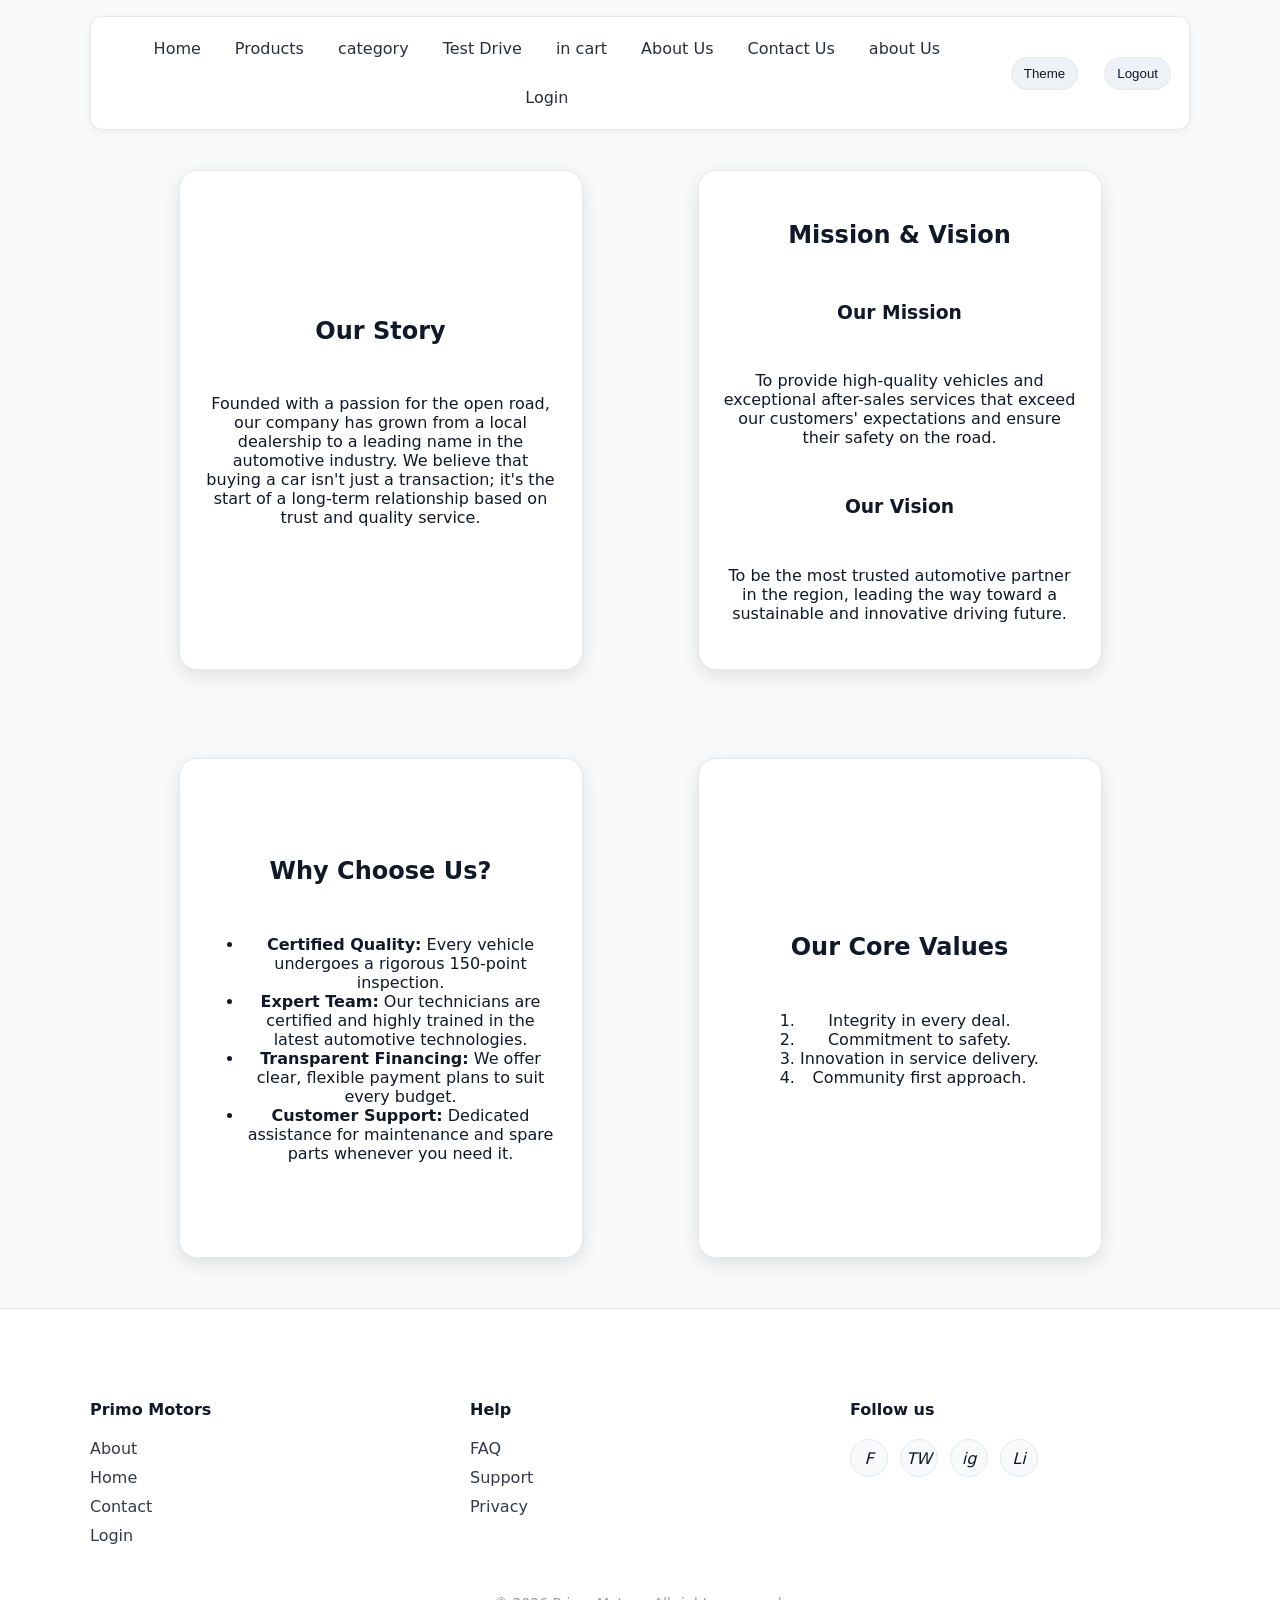
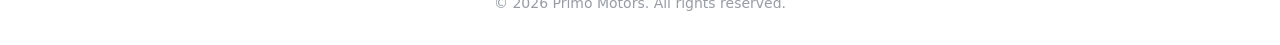
==== about.html @ f64c8f95 "uploaded IT project" ====
<!DOCTYPE html>
<html lang="en">
<head>
    <meta charset="UTF-8">
    <title>About Us - prime motors Company</title>
    <link rel="stylesheet" href="css/about.css  ">
    <link rel="stylesheet" href="css/home.css">
    <link rel="stylesheet" href="css/base.css">
    <link rel="stylesheet" href="css/nav.css">
    <link id="themeStylesheet" rel="stylesheet" href="css/themes/light/theme.css">
</head>
<body>

    <header>
        <button class="menu-toggle" type="button" >☰</button>

            <nav class="navbar">
                <div class="nav-container">
                    <ul class="nav-links">
                        <li><a href="index.html">Home</a></li>
                        <li><a href="Cars.html" class="active">Products</a></li>
                        <li><a href="category.html">category</a></li>
                        <li><a href="test_drive.html">Test Drive</a></li>
                        <li><a href="cart.html">in cart</a></li>
                        <li><a href="about.html">About Us</a></li>
                        <li><a href="contact.html"> Contact Us</a></li>
                        <li><a href="about.html">about Us</a></li>
                        <li class="login"><a href="login.html" class="login"> Login</a></li>
                    </ul>
                <button type="button" class="theme-toggle" >Theme</button>
                <button id="logout" onclick="logout()">Logout</button>

            </div>
        </nav>
    </header>



    <main>
        <section>
            <h2>Our Story</h2>
            <p>Founded with a passion for the open road, our company has grown from a local dealership to a leading name in the automotive industry. We believe that buying a car isn't just a transaction; it's the start of a long-term relationship based on trust and quality service.</p>
        </section>

        

        <section>
            <h2>Mission & Vision</h2>
            <h3>Our Mission</h3>
            <p>To provide high-quality vehicles and exceptional after-sales services that exceed our customers' expectations and ensure their safety on the road.</p>
            
            <h3>Our Vision</h3>
            <p>To be the most trusted automotive partner in the region, leading the way toward a sustainable and innovative driving future.</p>
        </section>


        <section>
            <h2>Why Choose Us?</h2>
            <ul>
                <li><strong>Certified Quality:</strong> Every vehicle undergoes a rigorous 150-point inspection.</li>
                <li><strong>Expert Team:</strong> Our technicians are certified and highly trained in the latest automotive technologies.</li>
                <li><strong>Transparent Financing:</strong> We offer clear, flexible payment plans to suit every budget.</li>
                <li><strong>Customer Support:</strong> Dedicated assistance for maintenance and spare parts whenever you need it.</li>
            </ul>
        </section>


        <section>
            <h2>Our Core Values</h2>
            <ol>
                <li>Integrity in every deal.</li>
                <li>Commitment to safety.</li>
                <li>Innovation in service delivery.</li>
                <li>Community first approach.</li>
            </ol>
        </section>
    </main>

    
    <footer class="footer">
        <div class="container">
            <div class="footer-grid">

                <div class="footer-col">
                    <h4>Primo Motors</h4>
                    <ul>
                        <li><a href="about.html">About</a></li>
                        <li><a href="index.html">Home</a></li>
                        <li><a href="contact.html">Contact</a></li>
                        <li><a href="login.html">Login</a></li>
                    </ul>
                </div>

                <div class="footer-col">
                    <h4>Help</h4>
                    <ul>
                        <li><a href="#">FAQ</a></li>
                        <li><a href="#">Support</a></li>
                        <li><a href="#">Privacy</a></li>
                    </ul>
                </div>

                <div class="footer-col">
                    <h4>Follow us</h4>
                    <div class="social-links">
                        <a href="#"><i >F</i></a>
                        <a href="#"><i >TW</i></a>
                        <a href="#"><i >ig</i></a>
                        <a href="#"><i >Li</i></a>
                    </div>
                </div>

            </div>

            <div class="footer-bottom">
                <p>© 2026 Primo Motors. All rights reserved.</p>
            </div>
        </div>
    </footer>


        <script src="theme.js"></script>
        <script src="user.js"></script>


</body>
</html>
---- css/about.css ----
main{
    min-height: 60vh;
    display: grid;
    gap: 14px;
    margin: 0 10vw;
    justify-content: center;
    justify-items: center;
    align-items: center;
    grid-template-columns: repeat(2,1fr);
}
section{
    display: flex;
    flex-direction: column;
    gap: 14px;
    justify-content: center;
    align-items: center;
    margin: 24px auto 50px;
    padding: 24px;
    width: clamp(300px, 80%, 600px);
    background: var(--surface);
    border: 1px solid var(--border);
    border-radius: var(--radius-lg);
    box-shadow: var(--shadow-md);
    height: 500px;
    transition: all 0.4s ease;
    text-align: center;
}
section:hover{
    transform: translateY(-10px);
}
---- css/home.css ----
/* Home page sections (navbar handled by css/site.css) */

.hero {
    height: 100vh;

    display: flex;
    flex-direction: column;
    justify-content: center;
    align-items: center;

    text-align: center;
    background: url("https://images.pexels.com/photos/112460/pexels-photo-112460.jpeg") center/cover;
}

.hero h1 {
    font-size: 2rem;
}

.hero h2 {
    font-size: 1.5rem;
    font-weight: 300;
    margin: 10px 0;
}

.btn {
    background: var(--primary);
    color: white;
    padding: 10px 20px;
    border-radius: 20px;
    border: none;
    cursor: pointer;
    margin: 5px;
    text-decoration: none;
    transition: 0.2s ease;
    display: inline-block;
}

.btn:hover {
    transform: translateY(-1px);
    background: var(--primary-hover);
}

.brands {
    display: grid;
    grid-template-columns: repeat(auto-fit, minmax(160px, 1fr));
    gap: 35px;
    padding: 60px 40px;
    justify-items: center;
    align-items: center;
    background: var(--surface);
    border-top: 1px solid var(--border);
    border-bottom: 1px solid var(--border);
}

.brand-logo {
    width: 160px;
    height: 160px;
    display: flex;
    justify-content: center;
    align-items: center;
    background: var(--bg);
    border: 1px solid var(--border);
    border-radius: 16px;
    padding: 20px;
    transition: all 0.25s ease;
}

.brand-logo img {
    width: 70px;
    height: 70px;
    object-fit: contain;
}

.brand-logo:hover {
    transform: translateY(-6px);
    box-shadow: var(--shadow-md);
}

.video-section {
    text-align: center;
    padding: 40px;
}

.video-wrapper video {
    width: 80%;
    max-width: 800px;
    border-radius: 10px;
    border: 1px solid var(--border);
}

.footer {
    background: var(--surface);
    color: var(--text);
    padding: 70px 20px 20px;
    border-top: 1px solid var(--border);
}

.footer .container {
    max-width: 1100px;
    margin: auto;
}

.footer-grid {
    display: grid;
    grid-template-columns: repeat(auto-fit, minmax(200px, 1fr));
    gap: 40px;
}

.footer-col h4 {
    margin-bottom: 20px;
    position: relative;
}

.footer-col ul {
    list-style: none;
    padding: 0;
    margin: 0;
}

.footer-col ul li {
    margin: 10px 0;
}

.footer-col ul li a {
    color: var(--text);
    opacity: 0.85;
    transition: 0.2s ease;
}

.footer-col ul li a:hover {
    opacity: 1;
}

.social-links {
    display: flex;
    gap: 12px;
}

.social-links a {
    width: 38px;
    height: 38px;
    display: flex;
    align-items: center;
    justify-content: center;
    border-radius: 50%;
    background: var(--bg);
    color: var(--text);
    text-decoration: none;
    border: 1px solid var(--border);
    transition: 0.2s ease;
}

.social-links a:hover {
    background: var(--surface-2);
    transform: translateY(-2px);
}

.footer-bottom {
    margin-top: 40px;
    text-align: center;
    font-size: 14px;
    opacity: 0.7;
    color: var(--text-muted);
}

.user {
    color: white;
    font-weight: bold;
    font-size: 2rem;
}
---- css/base.css ----
*{
    box-sizing: border-box;
}

html, body{
    height: 100%;
}
a{
    text-decoration: none;
    color: inherit;
}




body {
    margin: 0;
    font-family: "Poppins", system-ui, -apple-system, Segoe UI, Roboto, Arial, sans-serif;
    background: var(--bg);
    color: var(--text);
}


header nav {
    width: min(1100px, 92vw);
    margin: 16px auto;
    padding: 14px 18px;
    background: var(--surface);
    border: 1px solid var(--border);
    border-radius: var(--radius-md);
    box-shadow: var(--shadow-sm);
}

header nav ul {
    list-style: none;
    display: flex;
    flex-wrap: wrap;
    gap: 14px;
    align-items: center;
    justify-content: center;
    margin: 0;
    padding: 0;
}

header nav a {
    padding: 8px 10px;
    border-radius: 10px;
    color: var(--text);
    opacity: 0.9;
    transition: 0.2s ease;
}

header nav a:hover {
    background: var(--surface-2);
    opacity: 1;
}

.theme-toggle,nav button {
    margin-inline-start: 10px;
    border: 1px solid var(--border);
    background: var(--surface-2);
    color: var(--text);
    border-radius: 999px;
    padding: 8px 12px;
    cursor: pointer;
    transition: transform 0.2s ease, background 0.2s ease;
}

.theme-toggle:hover , nav button:hover{
    transform: translateY(-1px);
    background: var(--surface);
}


/* Unified navbar (top/sidebar) */
.menu-toggle{
    position: fixed;
    top: 14px;
    right: 14px;
    z-index: 1001;
    width: 44px;
    height: 44px;
    border-radius: 12px;
    border: 1px solid var(--border);
    background: var(--surface);
    color: var(--text);
    cursor: pointer;
    box-shadow: var(--shadow-sm);
    display: none;
}

/* ================================= */

.nav-container{
    display: flex;
    align-items: center;
    justify-content: space-between;
    gap: 16px;
}

.nav-links{
    list-style: none;
    display: flex;
    flex-wrap: wrap;
    gap: 14px;
    align-items: center;
    justify-content: center;
    margin: 0;
    padding: 0;
}

.nav-links a{
    padding: 8px 10px;
    border-radius: 10px;
    color: var(--text);
    opacity: 0.9;
    transition: 0.2s ease;
    display: inline-block;
}

.nav-links a:hover{
    background: var(--surface-2);
    opacity: 1;
}

/* Dark theme == sidebar */
body.nav-sidebar .menu-toggle{
    display: flex;
    align-items: center;
    justify-content: center;
}

body.nav-sidebar .navbar{
    position: fixed;
    top: 0;
    right: 0;
    height: 100vh;
    width: 260px;
    margin: 0;
    border-radius: 0;
    border-left: 1px solid var(--border);
    border-top: 0;
    border-right: 0;
    border-bottom: 0;
    transform: translateX(100%);
    transition: transform 0.5s ease-out;
    z-index: 1000;
}

body.nav-sidebar.sidebar-open .navbar{
    transform: translateX(0);
}



body.nav-sidebar .nav-container{
    height: 100%;
    flex-direction: column;
    align-items: stretch;
    justify-content: flex-start;
    padding: 18px;
}

body.nav-sidebar .nav-links{
    flex-direction: column;
    align-items: stretch;
    justify-content: flex-start;
    gap: 10px;
}

body.nav-sidebar .nav-links a{
    width: 100%;
}

body.nav-top nav{
    position: sticky;
    top: 12px;
    z-index: 900;
}
---- css/themes/light/theme.css ----
:root {
    /* Backgrounds */
    --bg: #f8f9fb;
    --surface: #ffffff;
    --surface-2: #eef1f6;

    /* Brand */
    --primary: #2563eb;
    --primary-hover: #1d4ed8;

    /* Text */
    --text: #111827;
    --text-muted: #6b7280;

    /* UI */
    --border: #e5e7eb;
    --shadow-sm: 0 2px 8px rgba(0, 0, 0, 0.06);
    --shadow-md: 0 6px 18px rgba(0, 0, 0, 0.1);

    /* Radius */
    --radius-sm: 6px;
    --radius-md: 12px;
    --radius-lg: 18px;

    /* Spacing */
    --space-1: 4px;
    --space-2: 8px;
    --space-3: 12px;
    --space-4: 16px;
    --space-5: 24px;
    --space-6: 32px;
}
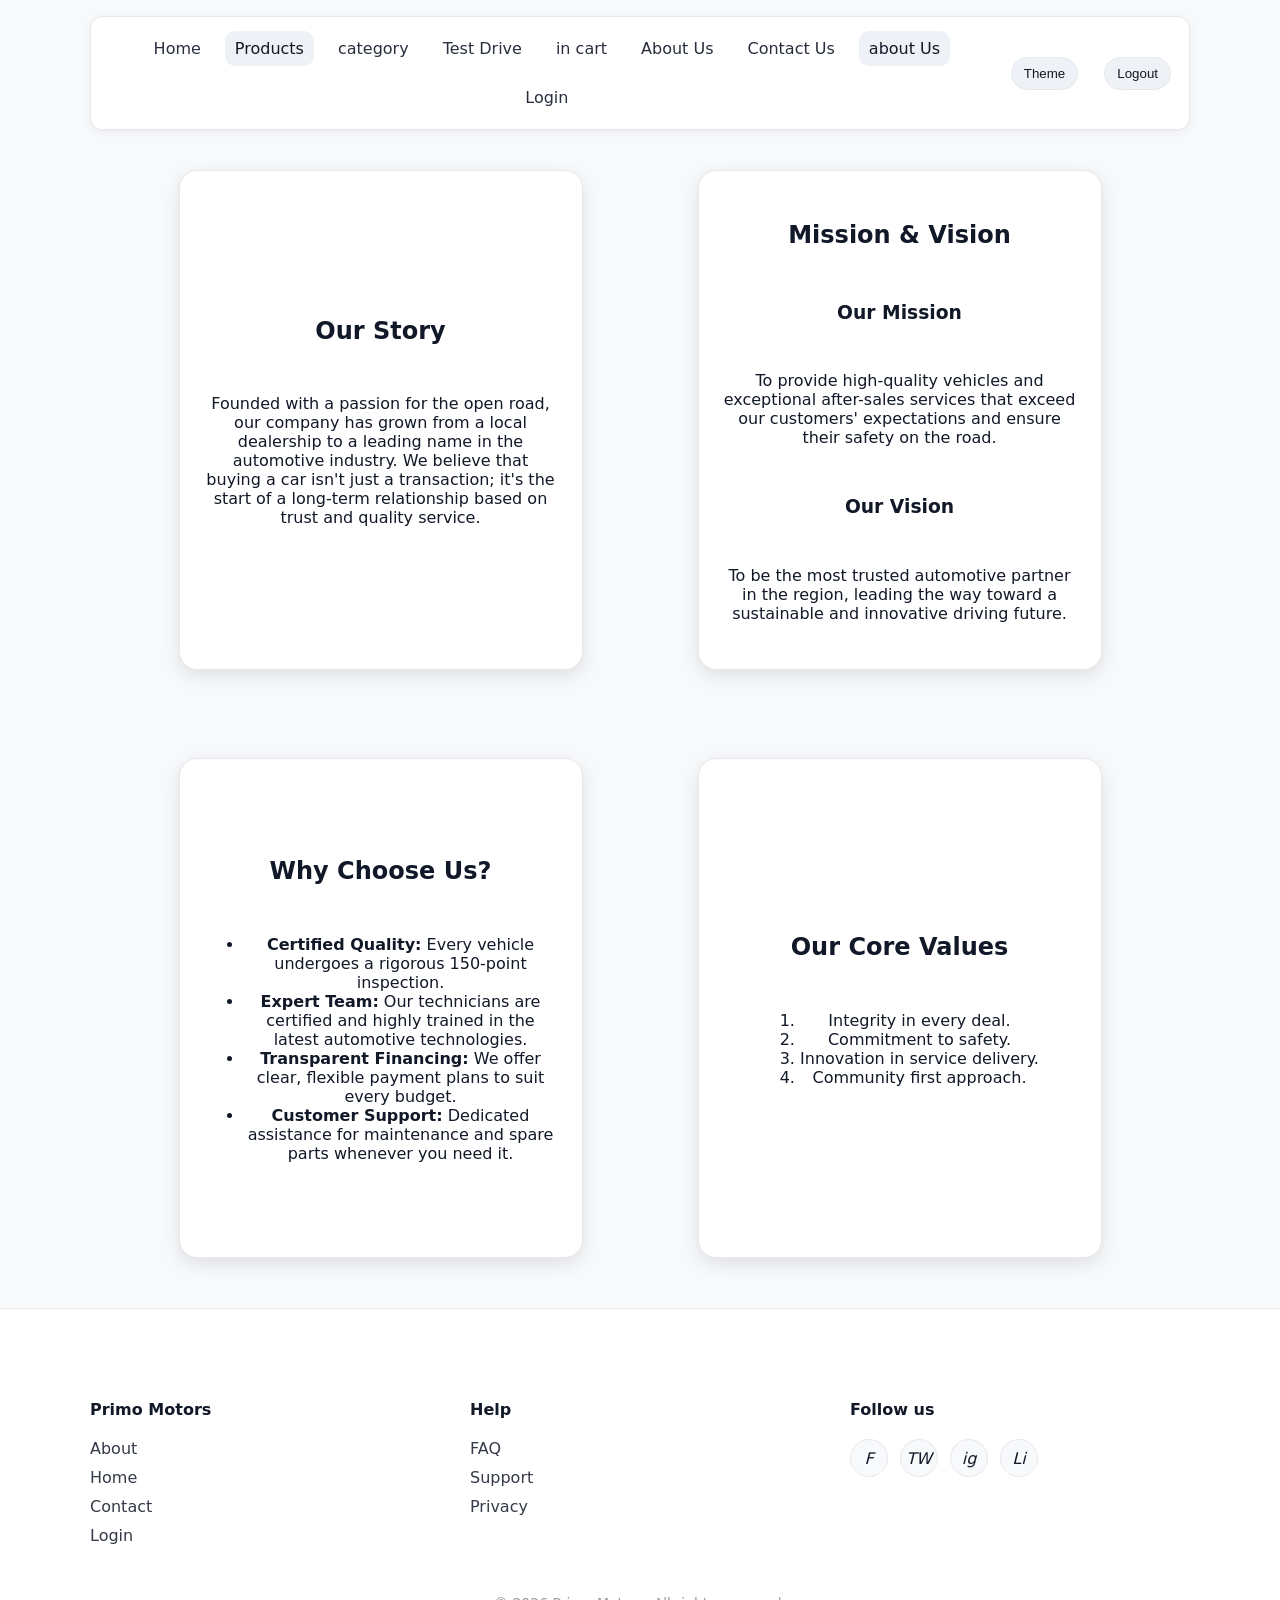
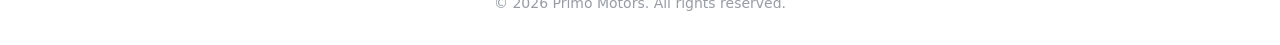
==== commit 24eff64b: "edits and refactoring" ====
--- a/about.html
+++ b/about.html
@@ -24,7 +24,7 @@
                         <li><a href="cart.html">in cart</a></li>
                         <li><a href="about.html">About Us</a></li>
                         <li><a href="contact.html"> Contact Us</a></li>
-                        <li><a href="about.html">about Us</a></li>
+                        <li><a href="about.html" class="active">about Us</a></li>
                         <li class="login"><a href="login.html" class="login"> Login</a></li>
                     </ul>
                 <button type="button" class="theme-toggle" >Theme</button>
--- a/css/base.css
+++ b/css/base.css
@@ -9,7 +9,6 @@
     text-decoration: none;
     color: inherit;
 }
-
 
 
 
@@ -42,18 +41,7 @@
     padding: 0;
 }
 
-header nav a {
-    padding: 8px 10px;
-    border-radius: 10px;
-    color: var(--text);
-    opacity: 0.9;
-    transition: 0.2s ease;
-}
 
-header nav a:hover {
-    background: var(--surface-2);
-    opacity: 1;
-}
 
 .theme-toggle,nav button {
     margin-inline-start: 10px;
@@ -72,7 +60,7 @@
 }
 
 
-/* Unified navbar (top/sidebar) */
+/* Menu toggle += */
 .menu-toggle{
     position: fixed;
     top: 14px;
@@ -89,7 +77,7 @@
     display: none;
 }
 
-/* ================================= */
+/* ------------------------------------- */
 
 .nav-container{
     display: flex;
@@ -123,53 +111,10 @@
     opacity: 1;
 }
 
-/* Dark theme == sidebar */
-body.nav-sidebar .menu-toggle{
-    display: flex;
-    align-items: center;
-    justify-content: center;
-}
 
-body.nav-sidebar .navbar{
-    position: fixed;
-    top: 0;
-    right: 0;
-    height: 100vh;
-    width: 260px;
-    margin: 0;
-    border-radius: 0;
-    border-left: 1px solid var(--border);
-    border-top: 0;
-    border-right: 0;
-    border-bottom: 0;
-    transform: translateX(100%);
-    transition: transform 0.5s ease-out;
-    z-index: 1000;
-}
-
-body.nav-sidebar.sidebar-open .navbar{
-    transform: translateX(0);
-}
-
-
-
-body.nav-sidebar .nav-container{
-    height: 100%;
-    flex-direction: column;
-    align-items: stretch;
-    justify-content: flex-start;
-    padding: 18px;
-}
-
-body.nav-sidebar .nav-links{
-    flex-direction: column;
-    align-items: stretch;
-    justify-content: flex-start;
-    gap: 10px;
-}
-
-body.nav-sidebar .nav-links a{
-    width: 100%;
+.nav-links .active{
+    background: var(--surface-2);
+    opacity: 1;
 }
 
 body.nav-top nav{
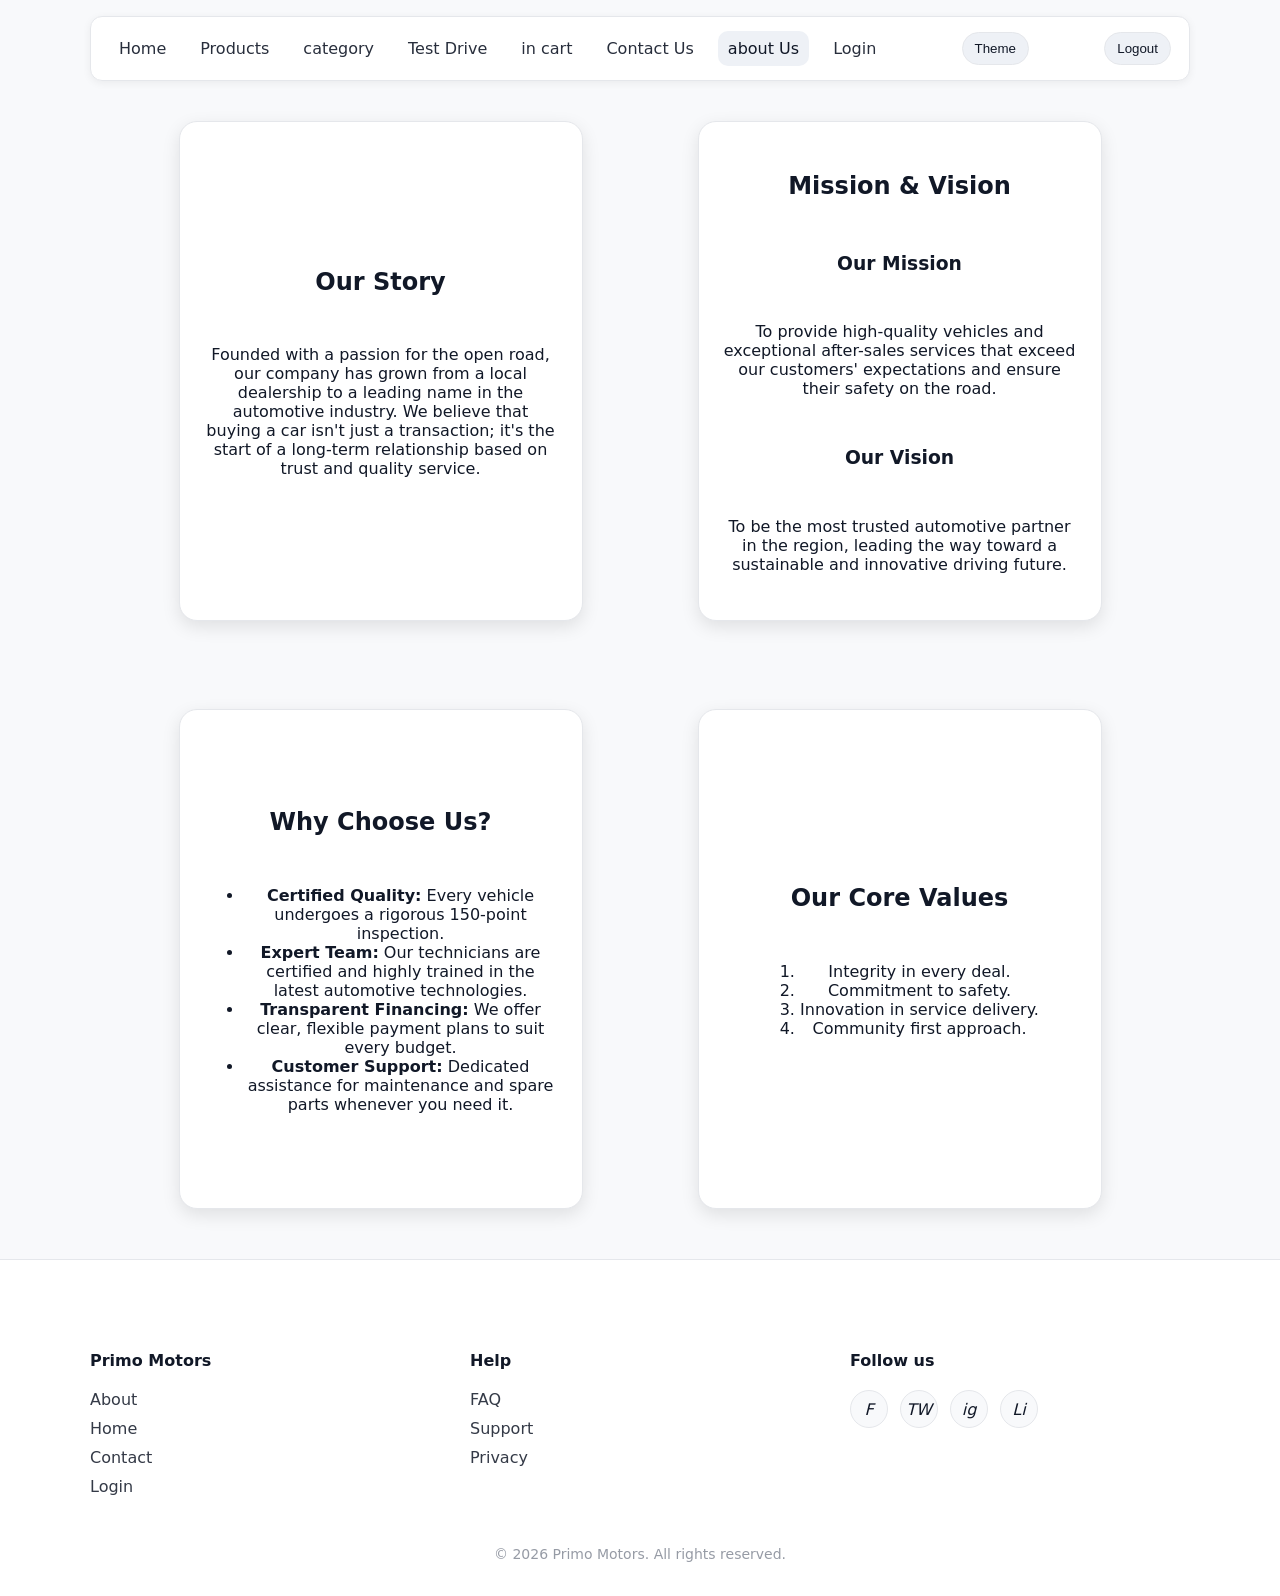
==== commit 9f7da7f7: "removed extra links" ====
--- a/about.html
+++ b/about.html
@@ -18,11 +18,10 @@
                 <div class="nav-container">
                     <ul class="nav-links">
                         <li><a href="index.html">Home</a></li>
-                        <li><a href="Cars.html" class="active">Products</a></li>
+                        <li><a href="Cars.html" >Products</a></li>
                         <li><a href="category.html">category</a></li>
                         <li><a href="test_drive.html">Test Drive</a></li>
                         <li><a href="cart.html">in cart</a></li>
-                        <li><a href="about.html">About Us</a></li>
                         <li><a href="contact.html"> Contact Us</a></li>
                         <li><a href="about.html" class="active">about Us</a></li>
                         <li class="login"><a href="login.html" class="login"> Login</a></li>
